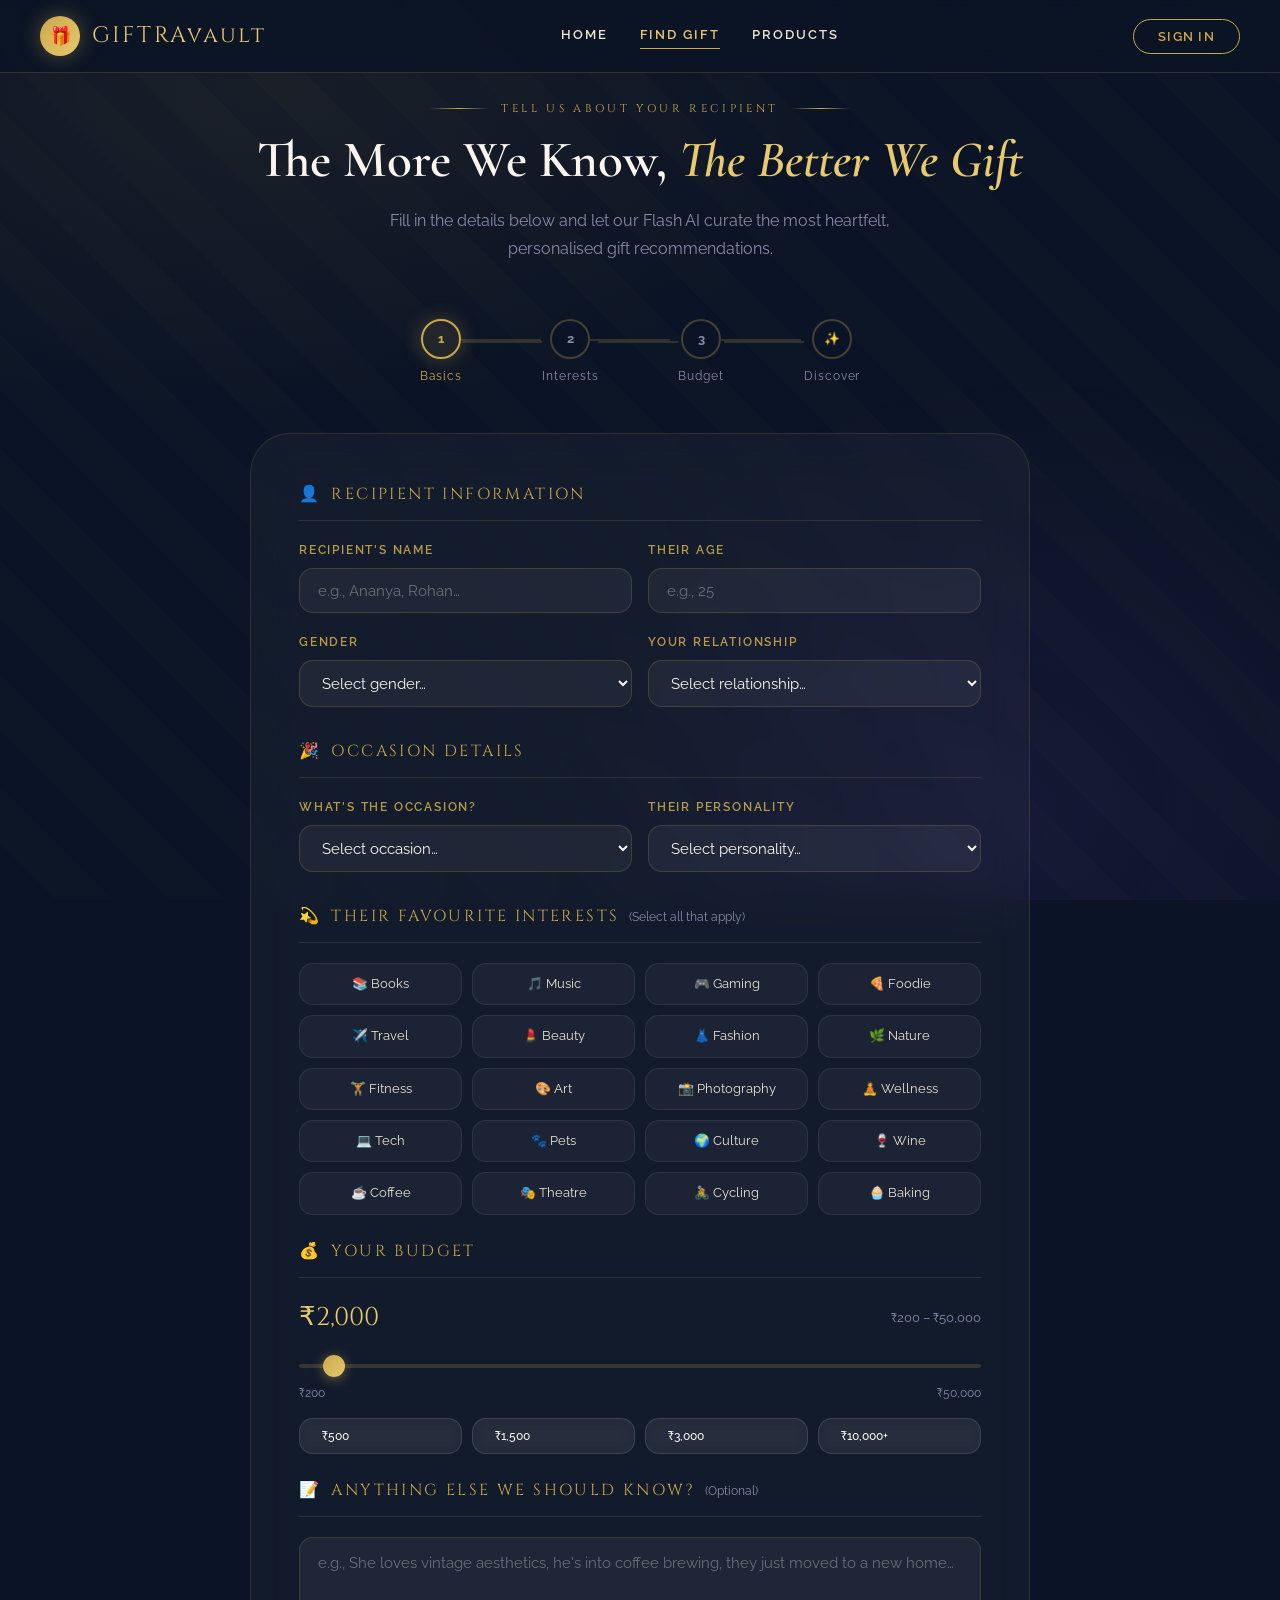
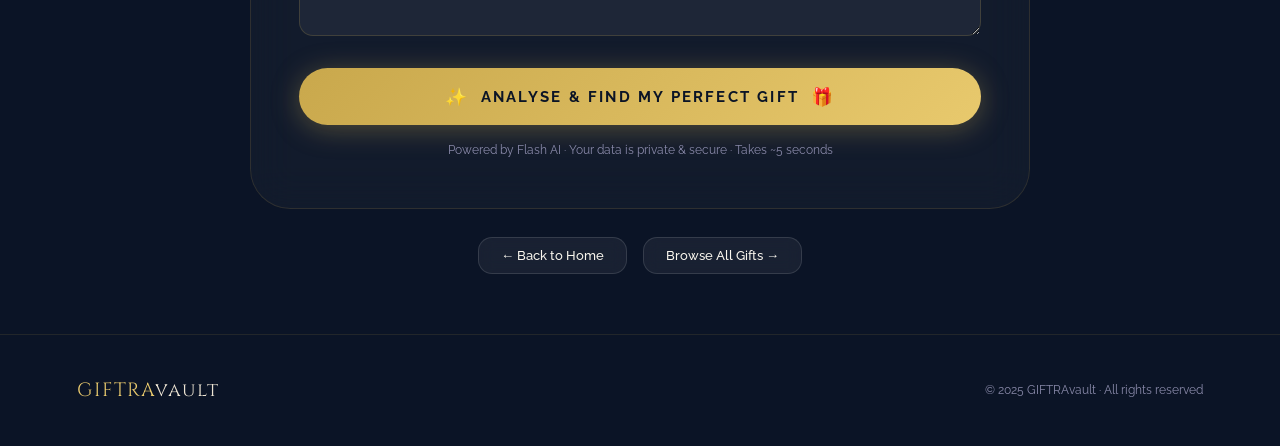
==== details.html @ 6af86aa6 "Add files via upload" ====
<!DOCTYPE html>
<html lang="en">
<head>
  <meta charset="UTF-8">
  <meta name="viewport" content="width=device-width, initial-scale=1.0">
  <title>GIFTRAvault — Recipient Details</title>
  <link rel="stylesheet" href="styles.css">
  <link rel="icon" href="data:image/svg+xml,<svg xmlns='http://www.w3.org/2000/svg' viewBox='0 0 100 100'><text y='.9em' font-size='90'>🎁</text></svg>">
</head>
<body>

<div class="bg-texture"></div>
<div class="particles"></div>

<!-- ── NAVBAR ── -->
<nav class="navbar">
  <div class="nav-brand">
    <div class="brand-icon">🎁</div>
    <span class="brand-name">GIFTRAvault</span>
  </div>
  <div class="nav-links">
    <a href="home.html">Home</a>
    <a href="details.html" class="active">Find Gift</a>
    <a href="products.html">Products</a>
  </div>
  <div class="nav-actions">
    <button class="btn-nav-login" onclick="window.location.href='index.html'">Sign In</button>
  </div>
</nav>

<!-- ── AI PROCESSING OVERLAY ── -->
<div class="modal-overlay" id="aiProcessingOverlay">
  <div style="background:rgba(11,20,38,0.95);border:1px solid rgba(201,168,76,0.2);border-radius:var(--radius-xl);max-width:480px;width:100%;margin:20px">
    <div class="ai-processing">
      <div class="ai-processing-ring">
        <div class="ring ring-1"></div>
        <div class="ring ring-2"></div>
        <div class="ring ring-3"></div>
        <div class="ring-center">✨</div>
      </div>

      <div class="ai-processing-text">Flash AI is thinking…</div>
      <div class="ai-processing-sub">Curating the perfect gifts just for your loved one</div>

      <div class="ai-steps">
        <div class="ai-step">
          <div class="step-dot"></div>
          Analysing personality & preferences
        </div>
        <div class="ai-step">
          <div class="step-dot"></div>
          Matching gifts to occasion & budget
        </div>
        <div class="ai-step">
          <div class="step-dot"></div>
          Comparing prices across 10+ platforms
        </div>
        <div class="ai-step">
          <div class="step-dot"></div>
          Selecting AI Best Pick recommendations
        </div>
        <div class="ai-step">
          <div class="step-dot"></div>
          Generating your personalised gift guide
        </div>
      </div>
    </div>
  </div>
</div>

<!-- ── PAGE CONTENT ── -->
<div class="details-page">

  <div class="details-header">
    <div class="section-eyebrow" style="justify-content:center">Tell Us About Your Recipient</div>
    <h1 class="section-title" style="text-align:center">The More We Know, <em>The Better We Gift</em></h1>
    <p class="section-subtitle" style="text-align:center;margin:0 auto">
      Fill in the details below and let our Flash AI curate the most heartfelt, personalised gift recommendations.
    </p>
  </div>

  <!-- Progress Steps -->
  <div class="details-progress">
    <div class="progress-step active">
      <div class="step-circle">1</div>
      <div class="step-label">Basics</div>
    </div>
    <div style="width:80px;height:2px;background:rgba(201,168,76,0.2);margin-bottom:20px"></div>
    <div class="progress-step">
      <div class="step-circle">2</div>
      <div class="step-label">Interests</div>
    </div>
    <div style="width:80px;height:2px;background:rgba(201,168,76,0.2);margin-bottom:20px"></div>
    <div class="progress-step">
      <div class="step-circle">3</div>
      <div class="step-label">Budget</div>
    </div>
    <div style="width:80px;height:2px;background:rgba(201,168,76,0.2);margin-bottom:20px"></div>
    <div class="progress-step">
      <div class="step-circle">✨</div>
      <div class="step-label">Discover</div>
    </div>
  </div>

  <!-- Form Card -->
  <div class="details-form-card">
    <form id="detailsForm">

      <!-- Section 1: Recipient Info -->
      <div class="form-section-title">
        <span>👤</span> Recipient Information
      </div>

      <div class="form-row">
        <div class="form-group">
          <label for="recipientName">Recipient's Name</label>
          <input type="text" id="recipientName" class="form-control" placeholder="e.g., Ananya, Rohan…">
        </div>
        <div class="form-group">
          <label for="recipientAge">Their Age</label>
          <input type="number" id="recipientAge" class="form-control" placeholder="e.g., 25" min="1" max="100">
        </div>
      </div>

      <div class="form-row">
        <div class="form-group">
          <label for="recipientGender">Gender</label>
          <select id="recipientGender" class="form-control">
            <option value="">Select gender…</option>
            <option value="female">Female</option>
            <option value="male">Male</option>
            <option value="non-binary">Non-binary</option>
            <option value="prefer-not-to-say">Prefer not to say</option>
          </select>
        </div>
        <div class="form-group">
          <label for="relationship">Your Relationship</label>
          <select id="relationship" class="form-control">
            <option value="">Select relationship…</option>
            <option value="partner">Partner / Spouse</option>
            <option value="parent">Parent</option>
            <option value="sibling">Sibling</option>
            <option value="best_friend">Best Friend</option>
            <option value="friend">Friend</option>
            <option value="colleague">Colleague</option>
            <option value="child">Child</option>
            <option value="grandparent">Grandparent</option>
            <option value="other">Other</option>
          </select>
        </div>
      </div>

      <!-- Section 2: Occasion -->
      <div class="form-section-title" style="margin-top:12px">
        <span>🎉</span> Occasion Details
      </div>

      <div class="form-row">
        <div class="form-group">
          <label for="occasionSelect">What's the Occasion?</label>
          <select id="occasionSelect" class="form-control" required>
            <option value="">Select occasion…</option>
            <option value="birthday">🎂 Birthday</option>
            <option value="anniversary">💑 Anniversary</option>
            <option value="baby_shower">👶 Baby Shower</option>
            <option value="proposal">💍 Proposal</option>
            <option value="breakup">💙 Break Up / Healing</option>
            <option value="surprise_visit">🤗 Surprise Visit</option>
          </select>
        </div>
        <div class="form-group">
          <label for="personality">Their Personality</label>
          <select id="personality" class="form-control">
            <option value="">Select personality…</option>
            <option value="adventurous">🌍 Adventurous & Bold</option>
            <option value="romantic">💕 Romantic & Sentimental</option>
            <option value="creative">🎨 Creative & Artistic</option>
            <option value="practical">⚙️ Practical & Minimalist</option>
            <option value="luxurious">👑 Loves Luxury</option>
            <option value="wellness">🌿 Health & Wellness Focused</option>
            <option value="foodie">🍕 Foodie & Culinary</option>
            <option value="tech">💻 Tech-Savvy</option>
          </select>
        </div>
      </div>

      <!-- Section 3: Interests -->
      <div class="form-section-title" style="margin-top:12px">
        <span>💫</span> Their Favourite Interests
        <span style="font-size:0.72rem;color:var(--text-light);text-transform:none;letter-spacing:0;font-family:var(--font-body);font-weight:400">(Select all that apply)</span>
      </div>

      <div class="interests-grid" id="interestsGrid">
        <!-- Rendered by JS -->
      </div>

      <!-- Section 4: Budget -->
      <div class="form-section-title" style="margin-top:24px">
        <span>💰</span> Your Budget
      </div>

      <div class="budget-slider-wrap">
        <div class="budget-display">
          <span id="budgetDisplay" class="budget-value">₹2,000</span>
          <span class="budget-range">₹200 – ₹50,000</span>
        </div>
        <input type="range" id="budgetSlider" min="200" max="50000" value="2000" step="100">
        <div style="display:flex;justify-content:space-between;margin-top:8px">
          <span style="font-size:0.72rem;color:var(--text-light)">₹200</span>
          <span style="font-size:0.72rem;color:var(--text-light)">₹50,000</span>
        </div>
      </div>

      <div style="display:grid;grid-template-columns:repeat(4,1fr);gap:10px;margin-top:16px">
        <button type="button" class="btn-ghost" style="font-size:0.75rem;text-align:center" onclick="setBudget(500)">₹500</button>
        <button type="button" class="btn-ghost" style="font-size:0.75rem;text-align:center" onclick="setBudget(1500)">₹1,500</button>
        <button type="button" class="btn-ghost" style="font-size:0.75rem;text-align:center" onclick="setBudget(3000)">₹3,000</button>
        <button type="button" class="btn-ghost" style="font-size:0.75rem;text-align:center" onclick="setBudget(10000)">₹10,000+</button>
      </div>

      <!-- Section 5: Additional Note -->
      <div class="form-section-title" style="margin-top:24px">
        <span>📝</span> Anything Else We Should Know?
        <span style="font-size:0.72rem;color:var(--text-light);text-transform:none;letter-spacing:0;font-family:var(--font-body);font-weight:400">(Optional)</span>
      </div>

      <div class="form-group">
        <textarea id="additionalNote" class="form-control" rows="3"
          placeholder="e.g., She loves vintage aesthetics, he's into coffee brewing, they just moved to a new home…"
          style="resize:vertical;min-height:80px;line-height:1.6"></textarea>
      </div>

      <!-- Submit -->
      <button type="submit" class="analyze-btn">
        <span style="font-size:1.1rem">✨</span>
        Analyse & Find My Perfect Gift
        <span style="font-size:1.1rem">🎁</span>
      </button>

      <p style="text-align:center;font-size:0.76rem;color:var(--text-light);margin-top:16px">
        Powered by Flash AI · Your data is private & secure · Takes ~5 seconds
      </p>
    </form>
  </div>

  <!-- Navigation -->
  <div style="display:flex;justify-content:center;gap:16px;margin-top:28px;flex-wrap:wrap">
    <button class="btn-ghost" data-back="home.html">
      ← Back to Home
    </button>
    <button class="btn-ghost" onclick="window.location.href='products.html'">
      Browse All Gifts →
    </button>
  </div>

</div>

<footer>
  <div class="footer-brand">GIFTRA<span style="color:var(--cream-dark)">vault</span></div>
  <div class="footer-copy">© 2025 GIFTRAvault · All rights reserved</div>
</footer>

<script src="app.js"></script>
<script>
function setBudget(val) {
  const slider = document.getElementById('budgetSlider');
  const display = document.getElementById('budgetDisplay');
  if (slider && display) {
    slider.value = val;
    display.textContent = '₹' + Number(val).toLocaleString('en-IN');
  }
}
</script>
</body>
</html>
---- styles.css ----
/* ==========================================
   GIFTRAvault - ROYAL ELEGANT THEME
   Main Stylesheet
   ========================================== */

@import url('https://fonts.googleapis.com/css2?family=Cormorant+Garamond:ital,wght@0,300;0,400;0,500;0,600;0,700;1,300;1,400;1,600&family=Raleway:wght@300;400;500;600;700&family=Cinzel:wght@400;500;600;700&display=swap');

/* ── DESIGN TOKENS ─────────────────────── */
:root {
  --navy:        #0B1426;
  --navy-mid:    #112038;
  --navy-light:  #1A2E50;
  --gold:        #C9A84C;
  --gold-light:  #E8C96D;
  --gold-pale:   #F5E6B2;
  --cream:       #FAF6EE;
  --cream-dark:  #EDE4D3;
  --wine:        #6B1A3A;
  --purple:      #2D1B55;
  --purple-mid:  #4A2D8A;
  --blush:       #F2D4D4;
  --sage:        #4A6741;
  --white:       #FFFFFF;
  --text-dark:   #1A1A2E;
  --text-mid:    #4A4A6A;
  --text-light:  #8A8AAA;

  --font-display: 'Cinzel', serif;
  --font-serif:   'Cormorant Garamond', serif;
  --font-body:    'Raleway', sans-serif;

  --radius-sm:  6px;
  --radius-md:  14px;
  --radius-lg:  24px;
  --radius-xl:  40px;

  --shadow-gold:  0 4px 24px rgba(201,168,76,0.25);
  --shadow-navy:  0 8px 40px rgba(11,20,38,0.35);
  --shadow-card:  0 2px 20px rgba(11,20,38,0.12);

  --transition:   all 0.35s cubic-bezier(0.4,0,0.2,1);
  --transition-slow: all 0.6s cubic-bezier(0.4,0,0.2,1);
}

/* ── RESET & BASE ────────────────────────── */
*, *::before, *::after { box-sizing: border-box; margin: 0; padding: 0; }

html { font-size: 16px; scroll-behavior: smooth; }

body {
  font-family: var(--font-body);
  background: var(--navy);
  color: var(--cream);
  min-height: 100vh;
  overflow-x: hidden;
  line-height: 1.6;
}

a { text-decoration: none; color: inherit; }
img { max-width: 100%; display: block; }
button { cursor: pointer; font-family: var(--font-body); border: none; outline: none; }
input, select, textarea { font-family: var(--font-body); outline: none; border: none; }
ul { list-style: none; }

/* ── SCROLLBAR ────────────────────────── */
::-webkit-scrollbar { width: 6px; }
::-webkit-scrollbar-track { background: var(--navy); }
::-webkit-scrollbar-thumb { background: var(--gold); border-radius: 3px; }

/* ── BACKGROUND TEXTURE ───────────────── */
.bg-texture {
  position: fixed; inset: 0; z-index: 0; pointer-events: none;
  background:
    radial-gradient(ellipse 80% 60% at 20% 10%, rgba(201,168,76,0.07) 0%, transparent 60%),
    radial-gradient(ellipse 60% 80% at 80% 90%, rgba(74,45,138,0.15) 0%, transparent 60%),
    repeating-linear-gradient(
      45deg,
      transparent,
      transparent 40px,
      rgba(201,168,76,0.015) 40px,
      rgba(201,168,76,0.015) 80px
    );
}

/* ══════════════════════════════════════════
   NAVIGATION
   ══════════════════════════════════════════ */
.navbar {
  position: fixed; top: 0; left: 0; right: 0; z-index: 999;
  padding: 16px 40px;
  display: flex; align-items: center; justify-content: space-between;
  background: rgba(11,20,38,0.85);
  backdrop-filter: blur(20px);
  border-bottom: 1px solid rgba(201,168,76,0.2);
  transition: var(--transition);
}

.navbar.scrolled {
  padding: 12px 40px;
  background: rgba(11,20,38,0.97);
}

.nav-brand {
  display: flex; align-items: center; gap: 12px;
}

.nav-brand .brand-icon {
  width: 40px; height: 40px;
  background: linear-gradient(135deg, var(--gold), var(--gold-light));
  border-radius: 50%;
  display: grid; place-items: center;
  font-size: 18px;
  box-shadow: 0 0 20px rgba(201,168,76,0.4);
}

.nav-brand .brand-name {
  font-family: var(--font-display);
  font-size: 1.4rem;
  letter-spacing: 0.12em;
  color: var(--gold-light);
}

.nav-links {
  display: flex; align-items: center; gap: 32px;
}

.nav-links a {
  font-size: 0.82rem;
  font-weight: 600;
  letter-spacing: 0.15em;
  text-transform: uppercase;
  color: var(--cream-dark);
  position: relative;
  padding-bottom: 4px;
  transition: var(--transition);
}

.nav-links a::after {
  content: '';
  position: absolute; bottom: 0; left: 50%; right: 50%;
  height: 1px; background: var(--gold);
  transition: var(--transition);
}

.nav-links a:hover { color: var(--gold-light); }
.nav-links a:hover::after { left: 0; right: 0; }

.nav-actions { display: flex; align-items: center; gap: 16px; }

.btn-nav-login {
  padding: 9px 24px;
  background: transparent;
  border: 1px solid var(--gold);
  color: var(--gold);
  border-radius: var(--radius-xl);
  font-size: 0.8rem;
  font-weight: 600;
  letter-spacing: 0.1em;
  text-transform: uppercase;
  transition: var(--transition);
}

.btn-nav-login:hover {
  background: var(--gold);
  color: var(--navy);
}

.user-avatar {
  width: 38px; height: 38px;
  border-radius: 50%;
  border: 2px solid var(--gold);
  overflow: hidden;
  cursor: pointer;
  transition: var(--transition);
}

.user-avatar:hover { box-shadow: var(--shadow-gold); }

/* ══════════════════════════════════════════
   BUTTONS
   ══════════════════════════════════════════ */
.btn-primary {
  display: inline-flex; align-items: center; gap: 10px;
  padding: 14px 36px;
  background: linear-gradient(135deg, var(--gold) 0%, var(--gold-light) 100%);
  color: var(--navy);
  border-radius: var(--radius-xl);
  font-size: 0.85rem;
  font-weight: 700;
  letter-spacing: 0.12em;
  text-transform: uppercase;
  transition: var(--transition);
  box-shadow: 0 4px 20px rgba(201,168,76,0.3);
  border: none;
}

.btn-primary:hover {
  transform: translateY(-2px);
  box-shadow: 0 8px 32px rgba(201,168,76,0.45);
}

.btn-primary:active { transform: translateY(0); }

.btn-secondary {
  display: inline-flex; align-items: center; gap: 10px;
  padding: 13px 32px;
  background: transparent;
  color: var(--gold);
  border: 1.5px solid var(--gold);
  border-radius: var(--radius-xl);
  font-size: 0.85rem;
  font-weight: 600;
  letter-spacing: 0.1em;
  text-transform: uppercase;
  transition: var(--transition);
}

.btn-secondary:hover {
  background: rgba(201,168,76,0.08);
  transform: translateY(-2px);
}

.btn-ghost {
  display: inline-flex; align-items: center; gap: 8px;
  padding: 10px 22px;
  background: rgba(255,255,255,0.06);
  color: var(--cream);
  border: 1px solid rgba(255,255,255,0.12);
  border-radius: var(--radius-md);
  font-size: 0.82rem;
  font-weight: 500;
  transition: var(--transition);
  backdrop-filter: blur(8px);
}

.btn-ghost:hover {
  background: rgba(255,255,255,0.12);
  border-color: rgba(201,168,76,0.4);
  color: var(--gold-light);
}

/* ══════════════════════════════════════════
   CARDS & GLASS SURFACES
   ══════════════════════════════════════════ */
.glass-card {
  background: rgba(255,255,255,0.04);
  backdrop-filter: blur(20px);
  border: 1px solid rgba(201,168,76,0.15);
  border-radius: var(--radius-lg);
  transition: var(--transition);
}

.glass-card:hover {
  background: rgba(255,255,255,0.07);
  border-color: rgba(201,168,76,0.3);
  box-shadow: var(--shadow-gold);
}

/* ══════════════════════════════════════════
   FORM ELEMENTS
   ══════════════════════════════════════════ */
.form-group {
  display: flex; flex-direction: column; gap: 8px;
  margin-bottom: 20px;
}

.form-group label {
  font-size: 0.75rem;
  font-weight: 600;
  letter-spacing: 0.15em;
  text-transform: uppercase;
  color: var(--gold);
  opacity: 0.9;
}

.form-control {
  width: 100%;
  padding: 13px 18px;
  background: rgba(255,255,255,0.05);
  border: 1.5px solid rgba(201,168,76,0.2);
  border-radius: var(--radius-md);
  color: var(--cream);
  font-size: 0.92rem;
  transition: var(--transition);
}

.form-control:focus {
  border-color: var(--gold);
  background: rgba(201,168,76,0.06);
  box-shadow: 0 0 0 3px rgba(201,168,76,0.1);
}

.form-control::placeholder { color: rgba(250,246,238,0.35); }

select.form-control option { background: var(--navy-mid); color: var(--cream); }

.form-row { display: grid; grid-template-columns: 1fr 1fr; gap: 16px; }

/* ══════════════════════════════════════════
   SECTION HEADINGS
   ══════════════════════════════════════════ */
.section-eyebrow {
  font-family: var(--font-display);
  font-size: 0.7rem;
  letter-spacing: 0.3em;
  text-transform: uppercase;
  color: var(--gold);
  margin-bottom: 12px;
  display: flex; align-items: center; gap: 12px;
}

.section-eyebrow::before, .section-eyebrow::after {
  content: ''; flex: 1; height: 1px;
  background: linear-gradient(to right, transparent, var(--gold), transparent);
  max-width: 60px;
}

.section-title {
  font-family: var(--font-serif);
  font-size: clamp(2rem, 4vw, 3.4rem);
  font-weight: 600;
  line-height: 1.2;
  color: var(--cream);
  margin-bottom: 16px;
}

.section-title em { font-style: italic; color: var(--gold-light); }

.section-subtitle {
  font-size: 1.02rem;
  color: var(--text-light);
  line-height: 1.7;
  max-width: 580px;
}

/* ══════════════════════════════════════════
   GOLD DIVIDER
   ══════════════════════════════════════════ */
.gold-divider {
  display: flex; align-items: center; gap: 16px;
  margin: 28px 0;
}

.gold-divider::before, .gold-divider::after {
  content: ''; flex: 1; height: 1px;
  background: linear-gradient(to right, transparent, rgba(201,168,76,0.5), transparent);
}

.gold-divider span {
  color: var(--gold);
  font-size: 1rem;
}

/* ══════════════════════════════════════════
   BADGES & TAGS
   ══════════════════════════════════════════ */
.badge {
  display: inline-flex; align-items: center; gap: 6px;
  padding: 5px 14px;
  border-radius: var(--radius-xl);
  font-size: 0.72rem;
  font-weight: 700;
  letter-spacing: 0.1em;
  text-transform: uppercase;
}

.badge-gold {
  background: linear-gradient(135deg, var(--gold), var(--gold-light));
  color: var(--navy);
}

.badge-ai {
  background: linear-gradient(135deg, #7C3AED, #4F46E5);
  color: white;
}

.badge-best {
  background: linear-gradient(135deg, #059669, #10B981);
  color: white;
}

.badge-hot {
  background: linear-gradient(135deg, #DC2626, #EF4444);
  color: white;
}

/* ══════════════════════════════════════════
   LOADING / SPINNER
   ══════════════════════════════════════════ */
.spinner {
  width: 40px; height: 40px;
  border: 3px solid rgba(201,168,76,0.2);
  border-top-color: var(--gold);
  border-radius: 50%;
  animation: spin 0.9s linear infinite;
}

@keyframes spin { to { transform: rotate(360deg); } }

.loading-overlay {
  position: fixed; inset: 0;
  background: rgba(11,20,38,0.9);
  display: flex; flex-direction: column;
  align-items: center; justify-content: center;
  gap: 20px; z-index: 9999;
  backdrop-filter: blur(8px);
  transition: opacity 0.4s ease;
}

.loading-overlay.hidden { opacity: 0; pointer-events: none; }

.loading-text {
  font-family: var(--font-serif);
  font-size: 1.1rem;
  color: var(--gold-light);
  letter-spacing: 0.08em;
}

/* ══════════════════════════════════════════
   TOAST NOTIFICATION
   ══════════════════════════════════════════ */
.toast {
  position: fixed; bottom: 30px; right: 30px;
  padding: 16px 24px;
  background: var(--navy-light);
  border: 1px solid var(--gold);
  border-radius: var(--radius-md);
  color: var(--cream);
  font-size: 0.88rem;
  z-index: 10000;
  transform: translateY(80px);
  opacity: 0;
  transition: var(--transition);
  box-shadow: var(--shadow-navy);
  max-width: 320px;
  display: flex; align-items: center; gap: 12px;
}

.toast.show { transform: translateY(0); opacity: 1; }
.toast .toast-icon { font-size: 1.2rem; }

/* ══════════════════════════════════════════
   PARTICLE DOTS
   ══════════════════════════════════════════ */
.particles {
  position: fixed; inset: 0; z-index: 0; pointer-events: none; overflow: hidden;
}

.particle {
  position: absolute;
  width: 2px; height: 2px;
  background: var(--gold);
  border-radius: 50%;
  opacity: 0;
  animation: float-up var(--dur, 8s) linear infinite;
  animation-delay: var(--delay, 0s);
}

@keyframes float-up {
  0%   { transform: translateY(100vh) scale(0); opacity: 0; }
  10%  { opacity: 0.6; }
  90%  { opacity: 0.2; }
  100% { transform: translateY(-10vh) scale(1); opacity: 0; }
}

/* ══════════════════════════════════════════
   ▶ PAGE: LOGIN
   ══════════════════════════════════════════ */
.login-page {
  min-height: 100vh;
  display: grid;
  grid-template-columns: 1fr 1fr;
}

/* ── Left Panel ── */
.login-left {
  position: relative;
  background: linear-gradient(145deg, var(--purple) 0%, var(--navy) 60%, var(--wine) 100%);
  display: flex; flex-direction: column;
  align-items: center; justify-content: center;
  padding: 60px;
  overflow: hidden;
}

.login-left::before {
  content: '';
  position: absolute; inset: 0;
  background: url("data:image/svg+xml,%3Csvg width='80' height='80' viewBox='0 0 80 80' xmlns='http://www.w3.org/2000/svg'%3E%3Cg fill='none' fill-rule='evenodd'%3E%3Cg fill='%23C9A84C' fill-opacity='0.04'%3E%3Cpath d='M40 40L0 0h80L40 40zm0 0L0 80h80L40 40z'/%3E%3C/g%3E%3C/g%3E%3C/svg%3E");
}

.login-left-inner {
  position: relative; z-index: 1;
  text-align: center; max-width: 440px;
}

.login-logo-big {
  width: 90px; height: 90px;
  background: linear-gradient(135deg, var(--gold), var(--gold-light));
  border-radius: 50%;
  display: grid; place-items: center;
  font-size: 40px;
  margin: 0 auto 28px;
  box-shadow: 0 0 60px rgba(201,168,76,0.5), 0 0 120px rgba(201,168,76,0.2);
  animation: pulse-glow 3s ease-in-out infinite;
}

@keyframes pulse-glow {
  0%, 100% { box-shadow: 0 0 60px rgba(201,168,76,0.5), 0 0 120px rgba(201,168,76,0.2); }
  50%       { box-shadow: 0 0 80px rgba(201,168,76,0.7), 0 0 160px rgba(201,168,76,0.3); }
}

.login-left h1 {
  font-family: var(--font-display);
  font-size: 2.8rem;
  color: var(--gold-light);
  letter-spacing: 0.1em;
  margin-bottom: 14px;
  line-height: 1.1;
}

.login-left p {
  font-family: var(--font-serif);
  font-size: 1.15rem;
  color: rgba(250,246,238,0.75);
  line-height: 1.7;
  margin-bottom: 36px;
}

.occasion-chips {
  display: flex; flex-wrap: wrap; gap: 10px; justify-content: center;
  margin-bottom: 36px;
}

.occasion-chip {
  padding: 8px 18px;
  border: 1px solid rgba(201,168,76,0.35);
  border-radius: var(--radius-xl);
  font-size: 0.8rem;
  color: var(--gold-pale);
  background: rgba(201,168,76,0.06);
  letter-spacing: 0.05em;
  animation: chip-float 4s ease-in-out infinite;
}

.occasion-chip:nth-child(2) { animation-delay: 0.4s; }
.occasion-chip:nth-child(3) { animation-delay: 0.8s; }
.occasion-chip:nth-child(4) { animation-delay: 1.2s; }
.occasion-chip:nth-child(5) { animation-delay: 1.6s; }
.occasion-chip:nth-child(6) { animation-delay: 2.0s; }

@keyframes chip-float {
  0%, 100% { transform: translateY(0); }
  50%       { transform: translateY(-4px); }
}

.decorative-line {
  display: flex; align-items: center; gap: 16px; color: rgba(201,168,76,0.4);
  font-family: var(--font-display); font-size: 0.7rem; letter-spacing: 0.2em;
}

.decorative-line::before, .decorative-line::after {
  content: ''; flex: 1; height: 1px;
  background: linear-gradient(to right, transparent, rgba(201,168,76,0.4));
}

/* ── Right Panel ── */
.login-right {
  display: flex; align-items: center; justify-content: center;
  background: var(--navy);
  padding: 60px;
}

.login-form-wrap {
  width: 100%; max-width: 420px;
}

.login-greeting {
  font-family: var(--font-serif);
  font-size: 0.9rem;
  color: var(--gold);
  letter-spacing: 0.2em;
  text-transform: uppercase;
  margin-bottom: 8px;
}

.login-title {
  font-family: var(--font-display);
  font-size: 2.2rem;
  color: var(--cream);
  letter-spacing: 0.06em;
  margin-bottom: 6px;
}

.login-subtitle {
  font-size: 0.92rem;
  color: var(--text-light);
  margin-bottom: 36px;
}

.social-login {
  display: grid; grid-template-columns: 1fr 1fr; gap: 12px;
  margin-bottom: 28px;
}

.btn-social {
  display: flex; align-items: center; justify-content: center; gap: 10px;
  padding: 12px;
  background: rgba(255,255,255,0.04);
  border: 1.5px solid rgba(255,255,255,0.1);
  border-radius: var(--radius-md);
  color: var(--cream);
  font-size: 0.82rem;
  font-weight: 600;
  transition: var(--transition);
  cursor: pointer;
}

.btn-social:hover {
  background: rgba(255,255,255,0.08);
  border-color: rgba(201,168,76,0.3);
}

.btn-social img { width: 18px; height: 18px; }

.checkbox-wrap {
  display: flex; align-items: center; gap: 10px;
  margin-bottom: 24px;
}

.checkbox-wrap input[type=checkbox] {
  width: 16px; height: 16px;
  accent-color: var(--gold);
  cursor: pointer;
}

.checkbox-wrap label {
  font-size: 0.82rem;
  color: var(--text-light);
  cursor: pointer;
}

.checkbox-wrap a { color: var(--gold); }

.login-btn {
  width: 100%; padding: 15px;
  background: linear-gradient(135deg, var(--gold) 0%, var(--gold-light) 100%);
  color: var(--navy);
  border-radius: var(--radius-xl);
  font-size: 0.88rem;
  font-weight: 700;
  letter-spacing: 0.15em;
  text-transform: uppercase;
  transition: var(--transition);
  box-shadow: 0 4px 24px rgba(201,168,76,0.35);
  margin-bottom: 20px;
}

.login-btn:hover {
  transform: translateY(-2px);
  box-shadow: 0 8px 36px rgba(201,168,76,0.5);
}

.login-footer {
  text-align: center;
  font-size: 0.84rem;
  color: var(--text-light);
}

.login-footer a { color: var(--gold); font-weight: 600; }

.password-wrap { position: relative; }
.password-wrap .form-control { padding-right: 48px; }
.toggle-pwd {
  position: absolute; right: 14px; top: 50%; transform: translateY(-50%);
  background: none; color: var(--text-light); font-size: 1rem;
  transition: var(--transition);
}
.toggle-pwd:hover { color: var(--gold); }

/* ══════════════════════════════════════════
   ▶ PAGE: HOME
   ══════════════════════════════════════════ */

/* ── Hero ── */
.hero {
  position: relative;
  min-height: 100vh;
  display: flex; align-items: center;
  padding: 120px 6vw 80px;
  overflow: hidden;
}

.hero-bg {
  position: absolute; inset: 0; z-index: 0;
  background:
    radial-gradient(ellipse 70% 80% at 60% 50%, rgba(74,45,138,0.2) 0%, transparent 70%),
    radial-gradient(ellipse 50% 50% at 10% 80%, rgba(107,26,58,0.15) 0%, transparent 60%);
}

.hero-content {
  position: relative; z-index: 1;
  max-width: 640px;
}

.hero-badge {
  display: inline-flex; align-items: center; gap: 10px;
  padding: 8px 20px;
  background: rgba(201,168,76,0.1);
  border: 1px solid rgba(201,168,76,0.3);
  border-radius: var(--radius-xl);
  font-size: 0.75rem;
  font-weight: 700;
  letter-spacing: 0.15em;
  text-transform: uppercase;
  color: var(--gold-light);
  margin-bottom: 28px;
  animation: fade-up 0.8s ease both;
}

.hero-title {
  font-family: var(--font-display);
  font-size: clamp(2.8rem, 5.5vw, 5rem);
  color: var(--cream);
  line-height: 1.05;
  letter-spacing: 0.04em;
  margin-bottom: 22px;
  animation: fade-up 0.9s 0.1s ease both;
}

.hero-title .accent { color: var(--gold-light); display: block; font-style: italic; font-family: var(--font-serif); }

.hero-desc {
  font-family: var(--font-serif);
  font-size: 1.18rem;
  color: rgba(250,246,238,0.7);
  line-height: 1.8;
  margin-bottom: 40px;
  animation: fade-up 1s 0.2s ease both;
}

.hero-actions {
  display: flex; align-items: center; gap: 16px; flex-wrap: wrap;
  animation: fade-up 1.1s 0.3s ease both;
}

.hero-stats {
  display: flex; gap: 32px;
  margin-top: 56px;
  animation: fade-up 1.2s 0.4s ease both;
}

.stat-item { text-align: center; }
.stat-num {
  font-family: var(--font-display);
  font-size: 1.8rem;
  color: var(--gold-light);
  line-height: 1;
  margin-bottom: 4px;
}
.stat-label { font-size: 0.76rem; color: var(--text-light); letter-spacing: 0.1em; text-transform: uppercase; }

.hero-float {
  position: absolute; right: 4vw; top: 50%; transform: translateY(-50%);
  z-index: 1;
  animation: fade-up 1s 0.5s ease both;
}

.hero-gift-viz {
  width: 420px; height: 420px;
  position: relative;
}

.gift-circle {
  position: absolute;
  border-radius: 50%;
  border: 1px solid rgba(201,168,76,0.2);
  animation: orbit-rotate 20s linear infinite;
}

.gift-circle:nth-child(1) {
  inset: 0;
  border-color: rgba(201,168,76,0.12);
}

.gift-circle:nth-child(2) {
  inset: 40px;
  border-color: rgba(201,168,76,0.18);
  animation-direction: reverse;
  animation-duration: 15s;
}

.gift-circle:nth-child(3) {
  inset: 90px;
  border-color: rgba(201,168,76,0.25);
  animation-duration: 10s;
}

@keyframes orbit-rotate { to { transform: rotate(360deg); } }

.gift-center {
  position: absolute; inset: 120px;
  background: linear-gradient(135deg, rgba(74,45,138,0.6), rgba(107,26,58,0.4));
  border-radius: 50%;
  display: grid; place-items: center;
  font-size: 80px;
  border: 1px solid rgba(201,168,76,0.3);
  box-shadow: 0 0 60px rgba(201,168,76,0.2), inset 0 0 40px rgba(201,168,76,0.05);
  animation: pulse-glow 3s ease-in-out infinite;
}

.orbit-item {
  position: absolute;
  width: 52px; height: 52px;
  background: rgba(11,20,38,0.8);
  border: 1px solid rgba(201,168,76,0.35);
  border-radius: 50%;
  display: grid; place-items: center;
  font-size: 22px;
  box-shadow: var(--shadow-gold);
}

@keyframes fade-up {
  from { opacity: 0; transform: translateY(30px); }
  to   { opacity: 1; transform: translateY(0); }
}

/* ── Occasion Cards ── */
.occasions-section {
  padding: 80px 6vw;
  position: relative; z-index: 1;
}

.occasions-grid {
  display: grid;
  grid-template-columns: repeat(auto-fill, minmax(200px, 1fr));
  gap: 20px;
  margin-top: 48px;
}

.occasion-card {
  position: relative; overflow: hidden;
  padding: 28px 20px;
  background: rgba(255,255,255,0.03);
  border: 1px solid rgba(255,255,255,0.07);
  border-radius: var(--radius-lg);
  text-align: center;
  cursor: pointer;
  transition: var(--transition);
  group: true;
}

.occasion-card::before {
  content: '';
  position: absolute; inset: 0;
  background: var(--card-color, rgba(201,168,76,0.06));
  opacity: 0;
  transition: var(--transition);
}

.occasion-card:hover { transform: translateY(-6px); border-color: rgba(201,168,76,0.3); }
.occasion-card:hover::before { opacity: 1; }

.occasion-icon {
  font-size: 42px; margin-bottom: 14px;
  display: block;
  filter: drop-shadow(0 4px 8px rgba(0,0,0,0.3));
  transition: transform 0.4s ease;
}

.occasion-card:hover .occasion-icon { transform: scale(1.15) rotate(-5deg); }

.occasion-name {
  font-family: var(--font-display);
  font-size: 0.85rem;
  letter-spacing: 0.1em;
  color: var(--cream);
  margin-bottom: 8px;
}

.occasion-desc {
  font-size: 0.76rem;
  color: var(--text-light);
  line-height: 1.5;
}

.occasion-card.active {
  border-color: var(--gold);
  background: rgba(201,168,76,0.08);
}

/* ── AI Feature Section ── */
.ai-section {
  padding: 80px 6vw;
  position: relative; z-index: 1;
}

.ai-feature-card {
  background: linear-gradient(135deg, rgba(74,45,138,0.2) 0%, rgba(107,26,58,0.15) 50%, rgba(11,20,38,0.3) 100%);
  border: 1px solid rgba(201,168,76,0.2);
  border-radius: var(--radius-xl);
  padding: 56px;
  display: grid;
  grid-template-columns: 1fr 1fr;
  gap: 60px;
  align-items: center;
  backdrop-filter: blur(20px);
  overflow: hidden;
  position: relative;
}

.ai-feature-card::before {
  content: '';
  position: absolute; top: -60px; right: -60px;
  width: 300px; height: 300px;
  background: radial-gradient(circle, rgba(201,168,76,0.08) 0%, transparent 70%);
  pointer-events: none;
}

.ai-badge-wrap {
  display: flex; align-items: center; gap: 12px;
  margin-bottom: 20px;
}

.ai-pulse {
  width: 12px; height: 12px;
  background: #7C3AED;
  border-radius: 50%;
  animation: ai-pulse-anim 2s ease-in-out infinite;
}

@keyframes ai-pulse-anim {
  0%, 100% { box-shadow: 0 0 0 0 rgba(124,58,237,0.6); }
  50%       { box-shadow: 0 0 0 8px rgba(124,58,237,0); }
}

.ai-title {
  font-family: var(--font-display);
  font-size: 2rem;
  color: var(--cream);
  letter-spacing: 0.06em;
  margin-bottom: 16px;
}

.ai-desc { font-size: 0.95rem; color: var(--text-light); line-height: 1.75; margin-bottom: 28px; }

.ai-features-list {
  display: flex; flex-direction: column; gap: 12px; margin-bottom: 32px;
}

.ai-feature-item {
  display: flex; align-items: center; gap: 12px;
  font-size: 0.88rem; color: var(--cream-dark);
}

.ai-feature-item .check-icon {
  width: 22px; height: 22px; min-width: 22px;
  background: linear-gradient(135deg, var(--gold), var(--gold-light));
  border-radius: 50%;
  display: grid; place-items: center;
  font-size: 11px; color: var(--navy); font-weight: 700;
}

.ai-visual {
  position: relative; height: 320px;
}

.ai-card-stack {
  position: relative; height: 100%;
}

.ai-mock-card {
  position: absolute;
  border-radius: var(--radius-lg);
  padding: 20px;
  border: 1px solid rgba(201,168,76,0.2);
  backdrop-filter: blur(12px);
}

.ai-mock-card:nth-child(1) {
  background: rgba(74,45,138,0.4);
  width: 80%; bottom: 0; left: 10%;
  transform: rotate(-3deg);
  z-index: 1;
}

.ai-mock-card:nth-child(2) {
  background: rgba(107,26,58,0.3);
  width: 80%; bottom: 30px; left: 5%;
  transform: rotate(1.5deg);
  z-index: 2;
}

.ai-mock-card:nth-child(3) {
  background: rgba(17,32,56,0.95);
  width: 100%; bottom: 60px;
  z-index: 3;
  animation: card-hover-anim 3s ease-in-out infinite;
}

@keyframes card-hover-anim {
  0%, 100% { transform: translateY(0); }
  50%       { transform: translateY(-8px); }
}

.ai-mock-header {
  display: flex; justify-content: space-between; align-items: center;
  margin-bottom: 14px;
}

.ai-mock-title { font-family: var(--font-display); font-size: 0.7rem; letter-spacing: 0.15em; color: var(--gold); }

.ai-price-compare {
  display: flex; flex-direction: column; gap: 10px;
}

.price-row {
  display: flex; justify-content: space-between; align-items: center;
  padding: 8px 12px;
  border-radius: var(--radius-sm);
  background: rgba(255,255,255,0.04);
}

.price-row.best {
  background: rgba(5,150,105,0.15);
  border: 1px solid rgba(16,185,129,0.3);
}

.price-platform { font-size: 0.75rem; color: var(--text-light); }
.price-value { font-family: var(--font-display); font-size: 0.85rem; color: var(--cream); }
.price-row.best .price-value { color: #10B981; }

/* ══════════════════════════════════════════
   ▶ PAGE: CUSTOMER DETAILS
   ══════════════════════════════════════════ */
.details-page { padding: 100px 6vw 60px; min-height: 100vh; position: relative; z-index: 1; }

.details-header { text-align: center; margin-bottom: 56px; }

.details-progress {
  display: flex; align-items: center; justify-content: center;
  gap: 0; margin-bottom: 48px;
}

.progress-step {
  display: flex; flex-direction: column; align-items: center; gap: 8px;
  position: relative;
}

.progress-step:not(:last-child)::after {
  content: '';
  position: absolute; left: calc(50% + 20px);
  top: 20px;
  width: 80px; height: 2px;
  background: rgba(201,168,76,0.2);
}

.progress-step.done:not(:last-child)::after { background: rgba(201,168,76,0.6); }

.step-circle {
  width: 40px; height: 40px;
  border-radius: 50%;
  border: 2px solid rgba(201,168,76,0.3);
  display: grid; place-items: center;
  font-size: 0.8rem;
  font-weight: 700;
  color: var(--text-light);
  background: var(--navy);
  transition: var(--transition);
}

.progress-step.active .step-circle {
  border-color: var(--gold);
  background: rgba(201,168,76,0.1);
  color: var(--gold);
  box-shadow: 0 0 20px rgba(201,168,76,0.3);
}

.progress-step.done .step-circle {
  border-color: var(--gold);
  background: var(--gold);
  color: var(--navy);
}

.step-label { font-size: 0.72rem; color: var(--text-light); letter-spacing: 0.08em; }
.progress-step.active .step-label { color: var(--gold); }

.details-form-card {
  max-width: 780px; margin: 0 auto;
  background: rgba(255,255,255,0.03);
  border: 1px solid rgba(201,168,76,0.15);
  border-radius: var(--radius-xl);
  padding: 48px;
  backdrop-filter: blur(20px);
}

.form-section-title {
  font-family: var(--font-display);
  font-size: 1rem;
  letter-spacing: 0.15em;
  color: var(--gold);
  text-transform: uppercase;
  margin-bottom: 20px;
  padding-bottom: 12px;
  border-bottom: 1px solid rgba(201,168,76,0.15);
  display: flex; align-items: center; gap: 10px;
}

.interests-grid {
  display: grid; grid-template-columns: repeat(auto-fill, minmax(140px, 1fr)); gap: 10px;
  margin-top: 12px;
}

.interest-tag {
  padding: 10px 16px;
  background: rgba(255,255,255,0.04);
  border: 1.5px solid rgba(255,255,255,0.08);
  border-radius: var(--radius-md);
  font-size: 0.8rem;
  color: var(--cream-dark);
  text-align: center;
  cursor: pointer;
  transition: var(--transition);
  user-select: none;
}

.interest-tag:hover { border-color: rgba(201,168,76,0.3); color: var(--gold-light); }
.interest-tag.selected {
  background: rgba(201,168,76,0.1);
  border-color: var(--gold);
  color: var(--gold-light);
}

.budget-slider-wrap { margin-top: 12px; }
.budget-display {
  display: flex; justify-content: space-between; align-items: center;
  margin-bottom: 12px;
}
.budget-value {
  font-family: var(--font-display);
  font-size: 1.6rem;
  color: var(--gold-light);
}
.budget-range { font-size: 0.8rem; color: var(--text-light); }

input[type=range] {
  width: 100%;
  height: 4px;
  background: rgba(201,168,76,0.2);
  border-radius: 2px;
  appearance: none;
  cursor: pointer;
}

input[type=range]::-webkit-slider-thumb {
  appearance: none;
  width: 22px; height: 22px;
  background: linear-gradient(135deg, var(--gold), var(--gold-light));
  border-radius: 50%;
  box-shadow: 0 2px 12px rgba(201,168,76,0.5);
}

.analyze-btn {
  width: 100%;
  margin-top: 32px;
  padding: 18px;
  background: linear-gradient(135deg, var(--gold) 0%, var(--gold-light) 100%);
  color: var(--navy);
  border-radius: var(--radius-xl);
  font-size: 0.92rem;
  font-weight: 700;
  letter-spacing: 0.15em;
  text-transform: uppercase;
  transition: var(--transition);
  box-shadow: 0 4px 28px rgba(201,168,76,0.35);
  display: flex; align-items: center; justify-content: center; gap: 12px;
}

.analyze-btn:hover {
  transform: translateY(-2px);
  box-shadow: 0 8px 40px rgba(201,168,76,0.5);
}

/* ══════════════════════════════════════════
   ▶ PAGE: PRODUCTS
   ══════════════════════════════════════════ */
.products-page { padding: 100px 6vw 80px; min-height: 100vh; position: relative; z-index: 1; }

.products-header {
  display: flex; align-items: flex-start; justify-content: space-between;
  margin-bottom: 40px; gap: 24px; flex-wrap: wrap;
}

.ai-summary-card {
  background: linear-gradient(135deg, rgba(124,58,237,0.15), rgba(79,70,229,0.1));
  border: 1px solid rgba(124,58,237,0.3);
  border-radius: var(--radius-lg);
  padding: 20px 24px;
  margin-bottom: 36px;
  display: flex; align-items: flex-start; gap: 16px;
}

.ai-avatar {
  width: 48px; height: 48px; min-width: 48px;
  background: linear-gradient(135deg, #7C3AED, #4F46E5);
  border-radius: 50%;
  display: grid; place-items: center;
  font-size: 22px;
  box-shadow: 0 0 20px rgba(124,58,237,0.4);
}

.ai-thinking {
  font-family: var(--font-serif);
  font-size: 1.02rem;
  color: var(--cream-dark);
  line-height: 1.7;
  flex: 1;
}

.ai-thinking strong { color: var(--gold-light); }

.filter-bar {
  display: flex; align-items: center; gap: 12px; flex-wrap: wrap;
  margin-bottom: 32px;
}

.filter-pill {
  padding: 8px 20px;
  border-radius: var(--radius-xl);
  font-size: 0.78rem;
  font-weight: 600;
  letter-spacing: 0.08em;
  text-transform: uppercase;
  cursor: pointer;
  transition: var(--transition);
  border: 1.5px solid rgba(201,168,76,0.2);
  color: var(--text-light);
  background: transparent;
}

.filter-pill.active {
  background: rgba(201,168,76,0.1);
  border-color: var(--gold);
  color: var(--gold-light);
}

.filter-pill:hover { border-color: rgba(201,168,76,0.4); color: var(--cream); }

.products-grid {
  display: grid;
  grid-template-columns: repeat(auto-fill, minmax(300px, 1fr));
  gap: 24px;
}

.product-card {
  background: rgba(255,255,255,0.03);
  border: 1px solid rgba(255,255,255,0.07);
  border-radius: var(--radius-lg);
  overflow: hidden;
  transition: var(--transition);
  position: relative;
}

.product-card:hover {
  transform: translateY(-6px);
  border-color: rgba(201,168,76,0.25);
  box-shadow: var(--shadow-navy), 0 0 0 1px rgba(201,168,76,0.1);
}

.product-card.ai-pick {
  border-color: rgba(201,168,76,0.35);
  background: rgba(201,168,76,0.03);
}

.product-card.ai-pick::before {
  content: '✦ AI BEST PICK';
  position: absolute; top: 14px; left: 14px;
  padding: 4px 12px;
  background: linear-gradient(135deg, var(--gold), var(--gold-light));
  color: var(--navy);
  font-size: 0.65rem;
  font-weight: 800;
  letter-spacing: 0.15em;
  border-radius: var(--radius-xl);
  z-index: 2;
}

.product-img-wrap {
  position: relative;
  height: 220px;
  overflow: hidden;
  background: rgba(255,255,255,0.03);
}

.product-img-wrap img {
  width: 100%; height: 100%;
  object-fit: cover;
  transition: transform 0.5s ease;
}

.product-card:hover .product-img-wrap img { transform: scale(1.06); }

.product-img-overlay {
  position: absolute; inset: 0;
  background: linear-gradient(to top, rgba(11,20,38,0.7) 0%, transparent 60%);
}

.product-platform-badge {
  position: absolute; bottom: 12px; right: 12px;
  padding: 4px 10px;
  background: rgba(11,20,38,0.85);
  border: 1px solid rgba(201,168,76,0.3);
  border-radius: var(--radius-xl);
  font-size: 0.68rem;
  font-weight: 700;
  letter-spacing: 0.1em;
  color: var(--gold-light);
  backdrop-filter: blur(8px);
}

.product-wishlist {
  position: absolute; top: 14px; right: 14px;
  width: 34px; height: 34px;
  background: rgba(11,20,38,0.7);
  border-radius: 50%;
  display: grid; place-items: center;
  font-size: 14px;
  cursor: pointer;
  transition: var(--transition);
  backdrop-filter: blur(8px);
  z-index: 2;
}

.product-wishlist:hover { background: rgba(201,168,76,0.2); }
.product-wishlist.active { background: rgba(220,38,38,0.2); color: #EF4444; }

.product-body { padding: 18px 20px 20px; }

.product-category {
  font-size: 0.68rem;
  font-weight: 700;
  letter-spacing: 0.18em;
  text-transform: uppercase;
  color: var(--gold);
  margin-bottom: 8px;
}

.product-name {
  font-family: var(--font-serif);
  font-size: 1.1rem;
  font-weight: 600;
  color: var(--cream);
  margin-bottom: 8px;
  line-height: 1.35;
}

.product-desc {
  font-size: 0.8rem;
  color: var(--text-light);
  line-height: 1.55;
  margin-bottom: 14px;
  display: -webkit-box;
  -webkit-line-clamp: 2;
  -webkit-box-orient: vertical;
  overflow: hidden;
}

.product-rating {
  display: flex; align-items: center; gap: 8px;
  margin-bottom: 14px;
}

.stars { display: flex; gap: 2px; }
.star { font-size: 12px; color: var(--gold); }
.star.empty { color: rgba(201,168,76,0.25); }
.rating-count { font-size: 0.75rem; color: var(--text-light); }

.price-section {
  display: flex; align-items: center; justify-content: space-between;
  margin-bottom: 16px;
}

.price-main {
  font-family: var(--font-display);
  font-size: 1.5rem;
  color: var(--gold-light);
}

.price-original {
  font-size: 0.85rem;
  color: var(--text-light);
  text-decoration: line-through;
  margin-left: 6px;
}

.price-discount {
  font-size: 0.75rem;
  font-weight: 700;
  color: #10B981;
  background: rgba(16,185,129,0.1);
  padding: 3px 8px;
  border-radius: var(--radius-xl);
}

.price-compare-mini {
  background: rgba(255,255,255,0.03);
  border-radius: var(--radius-md);
  padding: 10px 12px;
  margin-bottom: 16px;
}

.price-compare-title {
  font-size: 0.68rem;
  letter-spacing: 0.1em;
  text-transform: uppercase;
  color: var(--text-light);
  margin-bottom: 8px;
  font-weight: 600;
}

.compare-rows { display: flex; flex-direction: column; gap: 5px; }
.compare-row {
  display: flex; justify-content: space-between;
  font-size: 0.78rem; padding: 4px 0;
  border-bottom: 1px solid rgba(255,255,255,0.04);
}
.compare-row:last-child { border: none; }
.compare-row .c-name { color: var(--text-light); }
.compare-row .c-price { color: var(--cream); font-weight: 600; }
.compare-row.cheapest .c-price { color: #10B981; }
.compare-row .c-badge {
  font-size: 0.62rem; padding: 2px 6px;
  background: rgba(16,185,129,0.15);
  border: 1px solid rgba(16,185,129,0.3);
  border-radius: 4px; color: #10B981;
}

.product-actions { display: flex; gap: 10px; }

.btn-buy {
  flex: 1; padding: 11px;
  background: linear-gradient(135deg, var(--gold) 0%, var(--gold-light) 100%);
  color: var(--navy);
  border-radius: var(--radius-md);
  font-size: 0.8rem;
  font-weight: 700;
  letter-spacing: 0.1em;
  text-transform: uppercase;
  transition: var(--transition);
  text-align: center;
  display: flex; align-items: center; justify-content: center; gap: 6px;
}

.btn-buy:hover { box-shadow: 0 4px 20px rgba(201,168,76,0.4); transform: translateY(-1px); }

.btn-detail {
  padding: 11px 16px;
  background: rgba(255,255,255,0.05);
  border: 1px solid rgba(255,255,255,0.1);
  border-radius: var(--radius-md);
  font-size: 0.8rem;
  color: var(--cream-dark);
  transition: var(--transition);
  display: flex; align-items: center; gap: 6px;
}

.btn-detail:hover { border-color: rgba(201,168,76,0.3); color: var(--gold-light); }

/* Product Detail Modal */
.modal-overlay {
  position: fixed; inset: 0; z-index: 9998;
  background: rgba(11,20,38,0.85);
  backdrop-filter: blur(10px);
  display: flex; align-items: center; justify-content: center;
  padding: 20px;
  opacity: 0; pointer-events: none;
  transition: opacity 0.3s ease;
}

.modal-overlay.open { opacity: 1; pointer-events: all; }

.product-modal {
  background: var(--navy-mid);
  border: 1px solid rgba(201,168,76,0.2);
  border-radius: var(--radius-xl);
  max-width: 820px; width: 100%;
  max-height: 90vh;
  overflow-y: auto;
  transform: translateY(30px) scale(0.97);
  transition: transform 0.4s cubic-bezier(0.4,0,0.2,1);
  position: relative;
}

.modal-overlay.open .product-modal { transform: translateY(0) scale(1); }

.modal-close {
  position: absolute; top: 20px; right: 20px;
  width: 36px; height: 36px;
  background: rgba(255,255,255,0.06);
  border-radius: 50%;
  display: grid; place-items: center;
  font-size: 1rem;
  color: var(--cream);
  cursor: pointer;
  transition: var(--transition);
  z-index: 1;
}

.modal-close:hover { background: rgba(255,255,255,0.12); }

.modal-grid {
  display: grid; grid-template-columns: 1fr 1fr;
}

.modal-img { width: 100%; height: 360px; object-fit: cover; border-radius: var(--radius-xl) 0 0 var(--radius-xl); }

.modal-content { padding: 36px; }

.modal-badges { display: flex; gap: 8px; flex-wrap: wrap; margin-bottom: 16px; }
.modal-title { font-family: var(--font-serif); font-size: 1.5rem; font-weight: 600; color: var(--cream); margin-bottom: 12px; }
.modal-desc { font-size: 0.88rem; color: var(--text-light); line-height: 1.7; margin-bottom: 20px; }

.modal-features { margin-bottom: 20px; }
.modal-features h4 { font-family: var(--font-display); font-size: 0.7rem; letter-spacing: 0.15em; text-transform: uppercase; color: var(--gold); margin-bottom: 10px; }
.feature-list { display: flex; flex-direction: column; gap: 7px; }
.feature-item { display: flex; align-items: center; gap: 8px; font-size: 0.82rem; color: var(--cream-dark); }
.feature-item::before { content: '◆'; color: var(--gold); font-size: 7px; }

.modal-platforms { margin-bottom: 24px; }
.modal-platforms h4 { font-family: var(--font-display); font-size: 0.7rem; letter-spacing: 0.15em; text-transform: uppercase; color: var(--gold); margin-bottom: 10px; }

.platform-rows { display: flex; flex-direction: column; gap: 8px; }
.platform-row {
  display: flex; align-items: center; justify-content: space-between;
  padding: 10px 14px;
  border-radius: var(--radius-md);
  background: rgba(255,255,255,0.04);
  border: 1px solid rgba(255,255,255,0.06);
}

.platform-row.best-deal {
  background: rgba(16,185,129,0.08);
  border-color: rgba(16,185,129,0.25);
}

.p-name { font-size: 0.82rem; color: var(--cream-dark); font-weight: 500; }
.p-price { font-family: var(--font-display); font-size: 0.95rem; color: var(--cream); }
.platform-row.best-deal .p-price { color: #10B981; }
.p-link { font-size: 0.72rem; color: var(--gold); text-decoration: underline; }
.p-best { font-size: 0.65rem; padding: 2px 8px; background: rgba(16,185,129,0.15); border-radius: var(--radius-xl); color: #10B981; font-weight: 700; }

.modal-buy-btn {
  width: 100%; padding: 14px;
  background: linear-gradient(135deg, var(--gold), var(--gold-light));
  color: var(--navy);
  border-radius: var(--radius-xl);
  font-size: 0.88rem;
  font-weight: 700;
  letter-spacing: 0.12em;
  text-transform: uppercase;
  transition: var(--transition);
  text-align: center;
  display: flex; align-items: center; justify-content: center; gap: 10px;
}

.modal-buy-btn:hover { box-shadow: 0 6px 28px rgba(201,168,76,0.45); transform: translateY(-2px); }

/* ══════════════════════════════════════════
   AI PROCESSING OVERLAY
   ══════════════════════════════════════════ */
.ai-processing {
  display: flex; flex-direction: column; align-items: center; gap: 24px;
  padding: 60px;
}

.ai-processing-ring {
  position: relative; width: 100px; height: 100px;
}

.ring {
  position: absolute; inset: 0;
  border-radius: 50%;
  border: 3px solid transparent;
  animation: ring-spin 1.5s linear infinite;
}

.ring-1 { border-top-color: var(--gold); animation-duration: 1.2s; }
.ring-2 { inset: 12px; border-right-color: #7C3AED; animation-direction: reverse; animation-duration: 1.8s; }
.ring-3 { inset: 24px; border-bottom-color: var(--gold-light); animation-duration: 2.4s; }

@keyframes ring-spin { to { transform: rotate(360deg); } }

.ring-center {
  position: absolute; inset: 38px;
  background: linear-gradient(135deg, var(--gold), #7C3AED);
  border-radius: 50%;
  display: grid; place-items: center;
  font-size: 14px;
  color: white;
}

.ai-processing-text {
  font-family: var(--font-serif);
  font-size: 1.2rem;
  color: var(--cream);
  text-align: center;
}

.ai-processing-sub {
  font-size: 0.82rem;
  color: var(--text-light);
  text-align: center;
}

.ai-steps {
  display: flex; flex-direction: column; gap: 10px; width: 100%; max-width: 320px;
}

.ai-step {
  display: flex; align-items: center; gap: 12px;
  padding: 10px 16px;
  border-radius: var(--radius-md);
  background: rgba(255,255,255,0.03);
  font-size: 0.82rem;
  color: var(--text-light);
  transition: var(--transition);
}

.ai-step.active { background: rgba(201,168,76,0.08); color: var(--cream); border: 1px solid rgba(201,168,76,0.2); }
.ai-step.done { color: #10B981; }
.ai-step .step-dot { width: 8px; height: 8px; border-radius: 50%; background: rgba(201,168,76,0.2); transition: var(--transition); flex-shrink: 0; }
.ai-step.active .step-dot { background: var(--gold); animation: ai-pulse-anim 1s ease-in-out infinite; }
.ai-step.done .step-dot { background: #10B981; }

/* ══════════════════════════════════════════
   FOOTER
   ══════════════════════════════════════════ */
footer {
  position: relative; z-index: 1;
  border-top: 1px solid rgba(201,168,76,0.12);
  padding: 40px 6vw;
  display: flex; align-items: center; justify-content: space-between;
  flex-wrap: wrap; gap: 20px;
}

.footer-brand { font-family: var(--font-display); font-size: 1.2rem; color: var(--gold-light); letter-spacing: 0.1em; }
.footer-links { display: flex; gap: 24px; }
.footer-links a { font-size: 0.8rem; color: var(--text-light); transition: var(--transition); }
.footer-links a:hover { color: var(--gold-light); }
.footer-copy { font-size: 0.75rem; color: var(--text-light); }

/* ══════════════════════════════════════════
   RESPONSIVE
   ══════════════════════════════════════════ */
@media (max-width: 1024px) {
  .hero-float { display: none; }
  .ai-feature-card { grid-template-columns: 1fr; }
  .modal-grid { grid-template-columns: 1fr; }
  .modal-img { border-radius: var(--radius-xl) var(--radius-xl) 0 0; }
}

@media (max-width: 768px) {
  .login-page { grid-template-columns: 1fr; }
  .login-left { padding: 60px 32px; min-height: 50vh; }
  .login-right { padding: 40px 24px; }

  .navbar { padding: 14px 20px; }
  .nav-links { display: none; }

  .hero { padding: 100px 24px 60px; }
  .hero-stats { gap: 20px; }

  .occasions-grid { grid-template-columns: repeat(2, 1fr); }

  .details-form-card { padding: 28px 20px; }
  .form-row { grid-template-columns: 1fr; }

  .products-grid { grid-template-columns: 1fr; }

  .ai-feature-card { padding: 32px 24px; gap: 32px; }

  footer { flex-direction: column; text-align: center; }
}

/* ══════════════════════════════════════════
   UTILITY ANIMATIONS
   ══════════════════════════════════════════ */
.fade-in { animation: fade-in 0.5s ease both; }
@keyframes fade-in { from { opacity: 0; } to { opacity: 1; } }

.slide-in-up { animation: fade-up 0.6s ease both; }

.scale-in {
  animation: scale-in 0.4s cubic-bezier(0.34,1.56,0.64,1) both;
}
@keyframes scale-in {
  from { opacity: 0; transform: scale(0.85); }
  to   { opacity: 1; transform: scale(1); }
}

/* Stagger delays for grid children */
.stagger-children > *:nth-child(1) { animation-delay: 0.0s; }
.stagger-children > *:nth-child(2) { animation-delay: 0.08s; }
.stagger-children > *:nth-child(3) { animation-delay: 0.16s; }
.stagger-children > *:nth-child(4) { animation-delay: 0.24s; }
.stagger-children > *:nth-child(5) { animation-delay: 0.32s; }
.stagger-children > *:nth-child(6) { animation-delay: 0.40s; }
.stagger-children > *:nth-child(7) { animation-delay: 0.48s; }
.stagger-children > *:nth-child(8) { animation-delay: 0.56s; }

/* Active page highlight for nav */
.nav-links a.active { color: var(--gold-light); }
.nav-links a.active::after { left: 0; right: 0; }
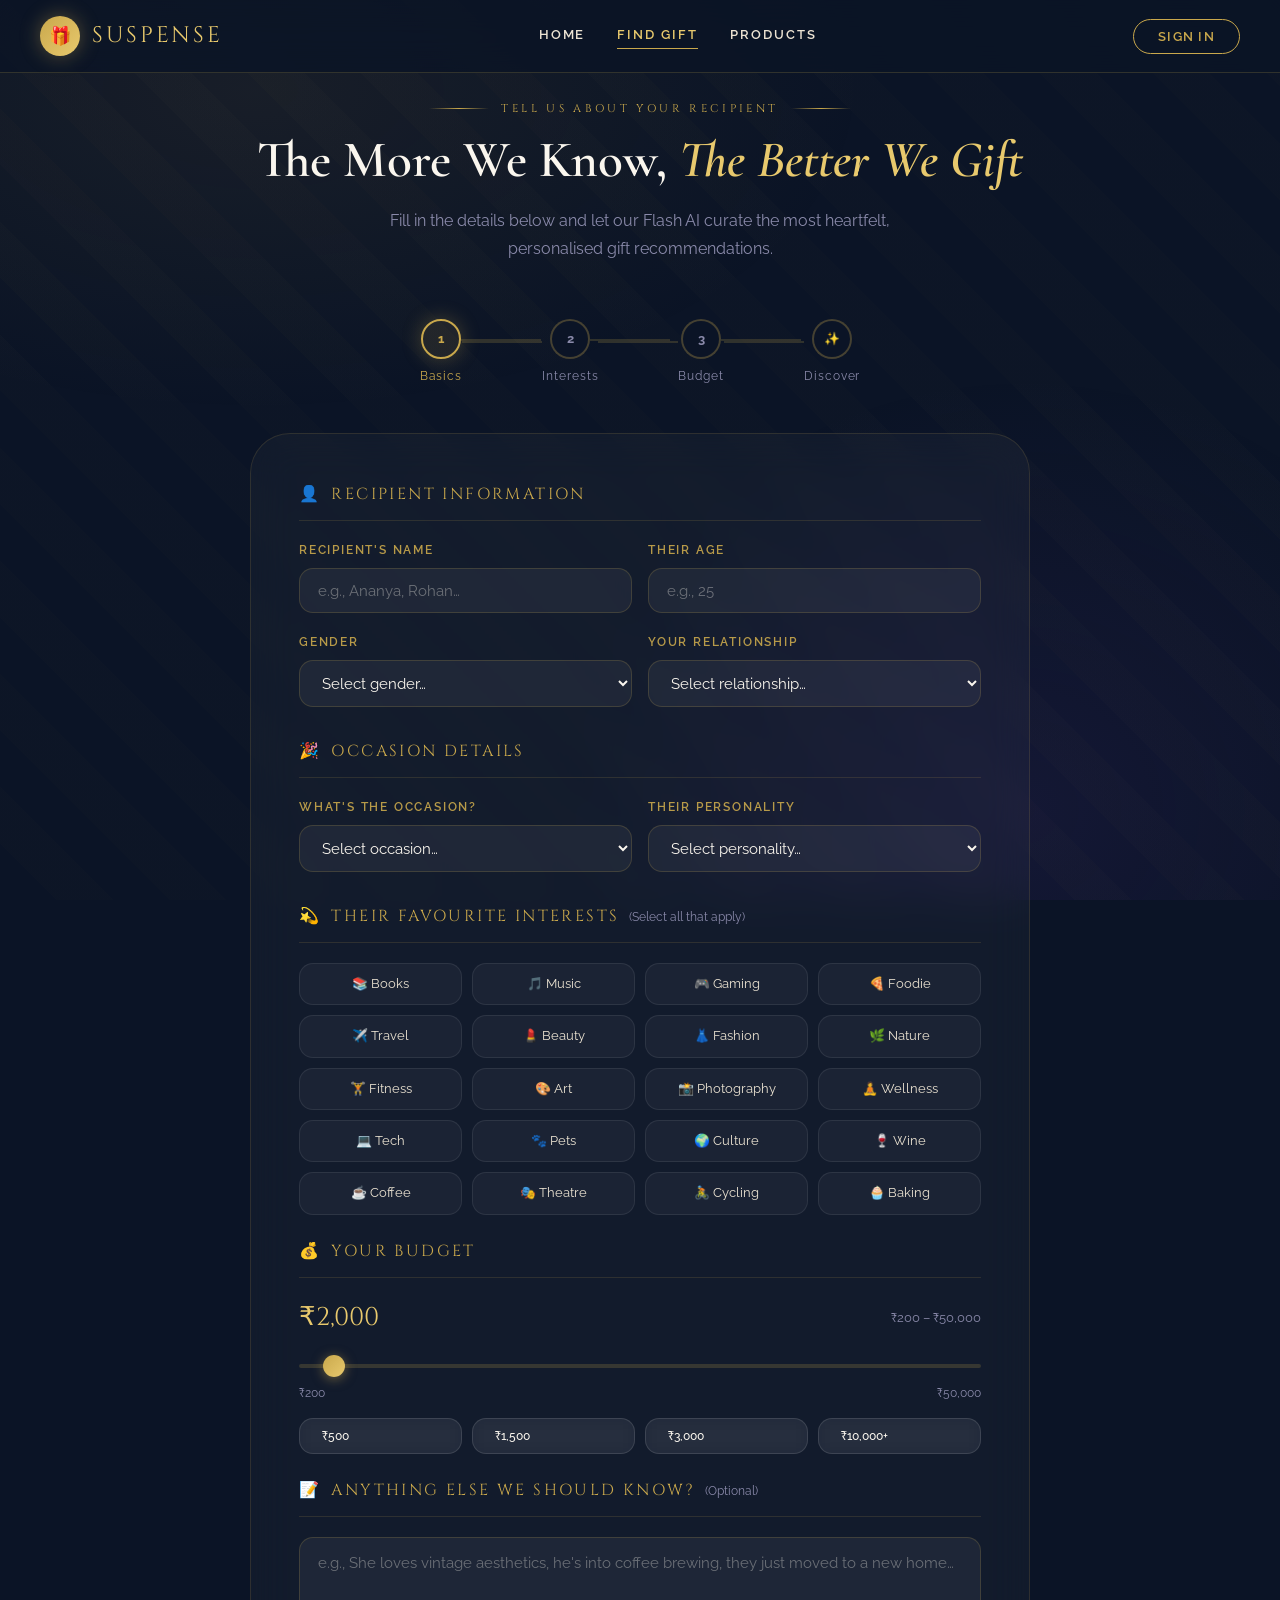
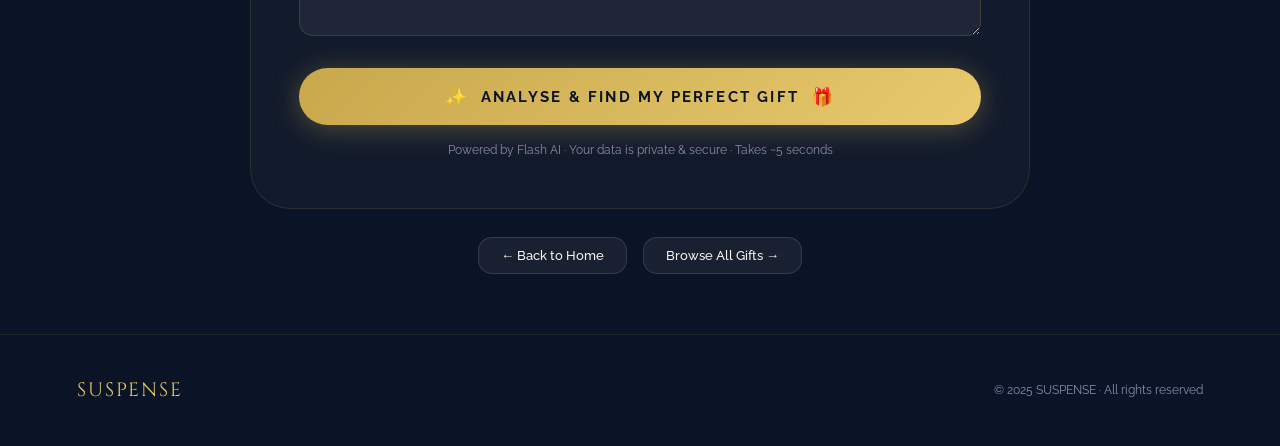
==== commit 7c5c6910: "Update details.html" ====
--- a/details.html
+++ b/details.html
@@ -3,7 +3,7 @@
 <head>
   <meta charset="UTF-8">
   <meta name="viewport" content="width=device-width, initial-scale=1.0">
-  <title>GIFTRAvault — Recipient Details</title>
+  <title>SUSPENSE — Recipient Details</title>
   <link rel="stylesheet" href="styles.css">
   <link rel="icon" href="data:image/svg+xml,<svg xmlns='http://www.w3.org/2000/svg' viewBox='0 0 100 100'><text y='.9em' font-size='90'>🎁</text></svg>">
 </head>
@@ -16,7 +16,7 @@
 <nav class="navbar">
   <div class="nav-brand">
     <div class="brand-icon">🎁</div>
-    <span class="brand-name">GIFTRAvault</span>
+    <span class="brand-name">SUSPENSE</span>
   </div>
   <div class="nav-links">
     <a href="home.html">Home</a>
@@ -256,8 +256,8 @@
 </div>
 
 <footer>
-  <div class="footer-brand">GIFTRA<span style="color:var(--cream-dark)">vault</span></div>
-  <div class="footer-copy">© 2025 GIFTRAvault · All rights reserved</div>
+  <div class="footer-brand">SUSPENSE<span style="color:var(--cream-dark)"></span></div>
+  <div class="footer-copy">© 2025 SUSPENSE · All rights reserved</div>
 </footer>
 
 <script src="app.js"></script>
